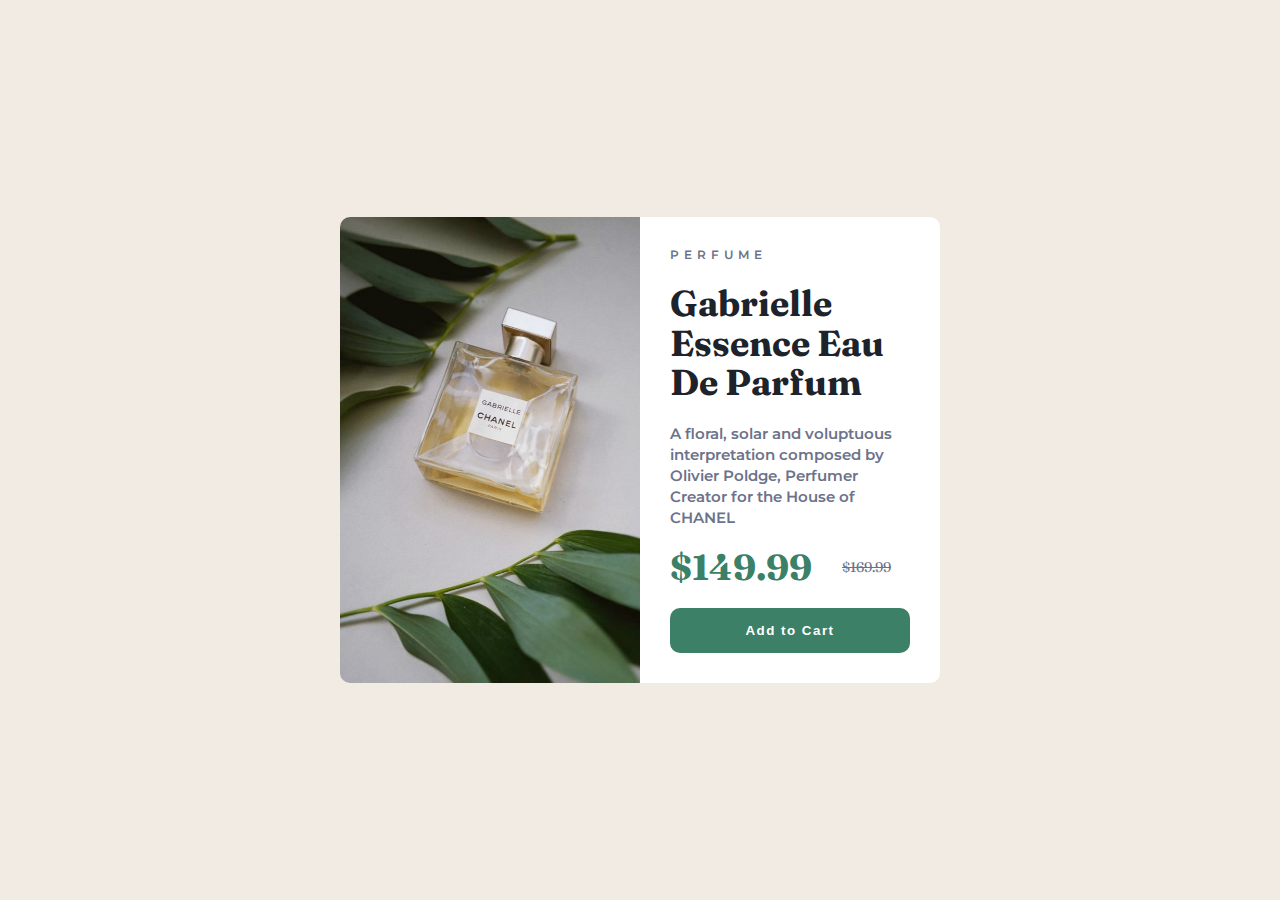
==== 5 product preview card component/index.html @ 1a91e2c3 "product preview card component" ====
<!DOCTYPE html>
<html lang="en">

<head>
    <meta charset="UTF-8">
    <meta name="viewport" content="width=device-width, initial-scale=1.0">
    <link rel="preconnect" href="https://fonts.googleapis.com">
    <link rel="preconnect" href="https://fonts.gstatic.com" crossorigin>
    <link
        href="https://fonts.googleapis.com/css2?family=Barlow+Semi+Condensed:ital,wght@0,100;0,200;0,300;0,400;0,500;0,600;0,700;0,800;0,900;1,100;1,200;1,300;1,400;1,500;1,600;1,700;1,800;1,900&family=Figtree:ital,wght@0,300..900;1,300..900&family=Fraunces:ital,opsz,wght@0,9..144,100..900;1,9..144,100..900&family=Inter:ital,opsz,wght@0,14..32,100..900;1,14..32,100..900&family=Montserrat:ital,wght@0,100..900;1,100..900&family=Outfit:wght@100..900&display=swap"
        rel="stylesheet">
    <link rel="stylesheet" href="index.css">
    <title>Product Preview Card Component</title>
</head>

<body>
    <div class="product">
        <img src="./images/image-product-desktop.jpg" alt="" srcset="">
        <div class="product-description">
            <p class="product-heading">Perfume</p>
            <h2>Gabrielle Essence Eau De Parfum</h2>
            <p class="product-content">A floral, solar and voluptuous interpretation composed by Olivier Poldge, Perfumer Creator for the House
                of CHANEL</p>
            <div class="product-price">
                <h2>$149.99</h2>
                <p><del class="strike">$169.99</del></p>
            </div>
            <button class="btn">Add to Cart</button>
        </div>
    </div>
</body>

</html>
---- 5 product preview card component/index.css ----
/* @import url('https://fonts.googleapis.com/css2?family=Barlow+Semi+Condensed:ital,wght@0,100;0,200;0,300;0,400;0,500;0,600;0,700;0,800;0,900;1,100;1,200;1,300;1,400;1,500;1,600;1,700;1,800;1,900&family=Figtree:ital,wght@0,300..900;1,300..900&family=Inter:ital,opsz,wght@0,14..32,100..900;1,14..32,100..900&family=Montserrat:ital,wght@0,100..900;1,100..900&family=Outfit:wght@100..900&display=swap');
@import url('https://fonts.googleapis.com/css2?family=Barlow+Semi+Condensed:ital,wght@0,100;0,200;0,300;0,400;0,500;0,600;0,700;0,800;0,900;1,100;1,200;1,300;1,400;1,500;1,600;1,700;1,800;1,900&family=Figtree:ital,wght@0,300..900;1,300..900&family=Fraunces:ital,opsz,wght@0,9..144,100..900;1,9..144,100..900&family=Inter:ital,opsz,wght@0,14..32,100..900;1,14..32,100..900&family=Montserrat:ital,wght@0,100..900;1,100..900&family=Outfit:wght@100..900&display=swap'); */

* {
    box-sizing: border-box;
    margin: 0;
    padding: 0;
}

body {
    font-family: "Fraunces", sans-serif;
    font-size: 14px;
    line-height: 1.4;
    background-color: hsl(30, 38%, 92%);
    color: hsl(228, 12%, 48%);

    display: flex;
    justify-content: center;
    align-items: center;
    height: 100vh;
}

.product {
    display: flex;
    width: 600px;
    border-radius: 10px;
    overflow: hidden;
}

.product-heading {
    font-family: "Montserrat", sans-serif;
    font-size: 12px;
    font-weight: 600;
    letter-spacing: 5px;
    text-transform: uppercase;
}

.product h2 {
    font-size: 36px;
    line-height: 1.1;
    color: hsl(212, 21%, 14%);
}

.product img {
    width: 300px;
}

.product-description {
    background-color: hsl(0, 0%, 100%);
    padding: 30px;
    display: flex;
    flex-direction: column;
    gap: 20px;
}

.product-content {
    font-family: "Montserrat", sans-serif;
    font-size: 15px;
    font-weight: 600;
    color: hsl(228, 12%, 48%);
}

.product-price {
    display: flex;
    gap: 30px;
    align-items: center;
}

.product-price h2 {
    color: hsl(158, 36%, 37%);
}

.product-pice p {
    text-decoration: line-through;
}

.btn {
    background-color: hsl(158, 36%, 37%);
    border: none;
    border-radius: 10px;
    padding: 15px 0;
    color: hsl(0, 0%, 100%);
    letter-spacing: 1.5px;
    font-weight: 600;
}

.btn:hover {
    background-color:  hsl(212, 21%, 14%);
    cursor: pointer;
}

.strike{
    text-decoration-color:  hsl(228, 12%, 48%);
}
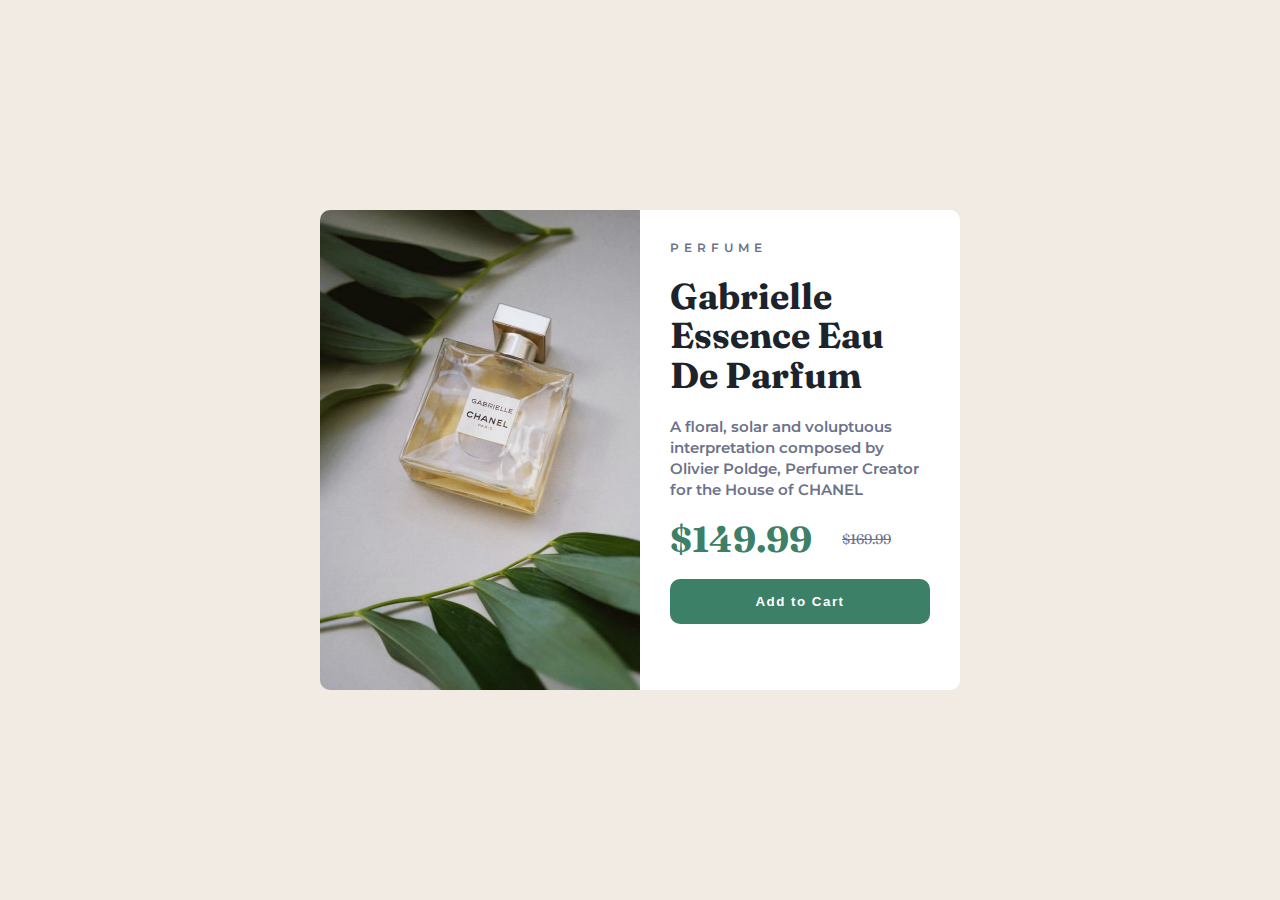
==== commit ddc41bcf: "product preview mobile responsive" ====
--- a/5 product preview card component/index.html
+++ b/5 product preview card component/index.html
@@ -15,11 +15,13 @@
 
 <body>
     <div class="product">
-        <img src="./images/image-product-desktop.jpg" alt="" srcset="">
+        <img class="desktop-image" src="./images/image-product-desktop.jpg" alt="" srcset="">
+        <img class="mobile-image" src="./images/image-product-mobile.jpg" alt="" srcset="">
         <div class="product-description">
             <p class="product-heading">Perfume</p>
             <h2>Gabrielle Essence Eau De Parfum</h2>
-            <p class="product-content">A floral, solar and voluptuous interpretation composed by Olivier Poldge, Perfumer Creator for the House
+            <p class="product-content">A floral, solar and voluptuous interpretation composed by Olivier Poldge,
+                Perfumer Creator for the House
                 of CHANEL</p>
             <div class="product-price">
                 <h2>$149.99</h2>
--- a/5 product preview card component/index.css
+++ b/5 product preview card component/index.css
@@ -1,6 +1,3 @@
-/* @import url('https://fonts.googleapis.com/css2?family=Barlow+Semi+Condensed:ital,wght@0,100;0,200;0,300;0,400;0,500;0,600;0,700;0,800;0,900;1,100;1,200;1,300;1,400;1,500;1,600;1,700;1,800;1,900&family=Figtree:ital,wght@0,300..900;1,300..900&family=Inter:ital,opsz,wght@0,14..32,100..900;1,14..32,100..900&family=Montserrat:ital,wght@0,100..900;1,100..900&family=Outfit:wght@100..900&display=swap');
-@import url('https://fonts.googleapis.com/css2?family=Barlow+Semi+Condensed:ital,wght@0,100;0,200;0,300;0,400;0,500;0,600;0,700;0,800;0,900;1,100;1,200;1,300;1,400;1,500;1,600;1,700;1,800;1,900&family=Figtree:ital,wght@0,300..900;1,300..900&family=Fraunces:ital,opsz,wght@0,9..144,100..900;1,9..144,100..900&family=Inter:ital,opsz,wght@0,14..32,100..900;1,14..32,100..900&family=Montserrat:ital,wght@0,100..900;1,100..900&family=Outfit:wght@100..900&display=swap'); */
-
 * {
     box-sizing: border-box;
     margin: 0;
@@ -22,7 +19,7 @@
 
 .product {
     display: flex;
-    width: 600px;
+    width: 50%;
     border-radius: 10px;
     overflow: hidden;
 }
@@ -41,8 +38,12 @@
     color: hsl(212, 21%, 14%);
 }
 
-.product img {
-    width: 300px;
+.desktop-image {
+    width: 50%;
+}
+
+.mobile-image {
+    display: none;
 }
 
 .product-description {
@@ -91,4 +92,34 @@
 
 .strike{
     text-decoration-color:  hsl(228, 12%, 48%);
+}
+
+@media (max-width: 375px ) {
+    .product {
+        flex-direction: column;
+        width: 90%;
+    }
+
+    .desktop-image {
+        width: 100%;
+        display: none;
+    }
+
+    .mobile-image {
+        display: block;
+        width: 100%;
+    }
+
+    .product h2 {
+        font-size: 28px;
+    }
+
+    .product-price {
+        gap: 20px;
+    }
+
+    .btn {
+        width: 100%;
+        padding: 12px 0;
+    }
 }